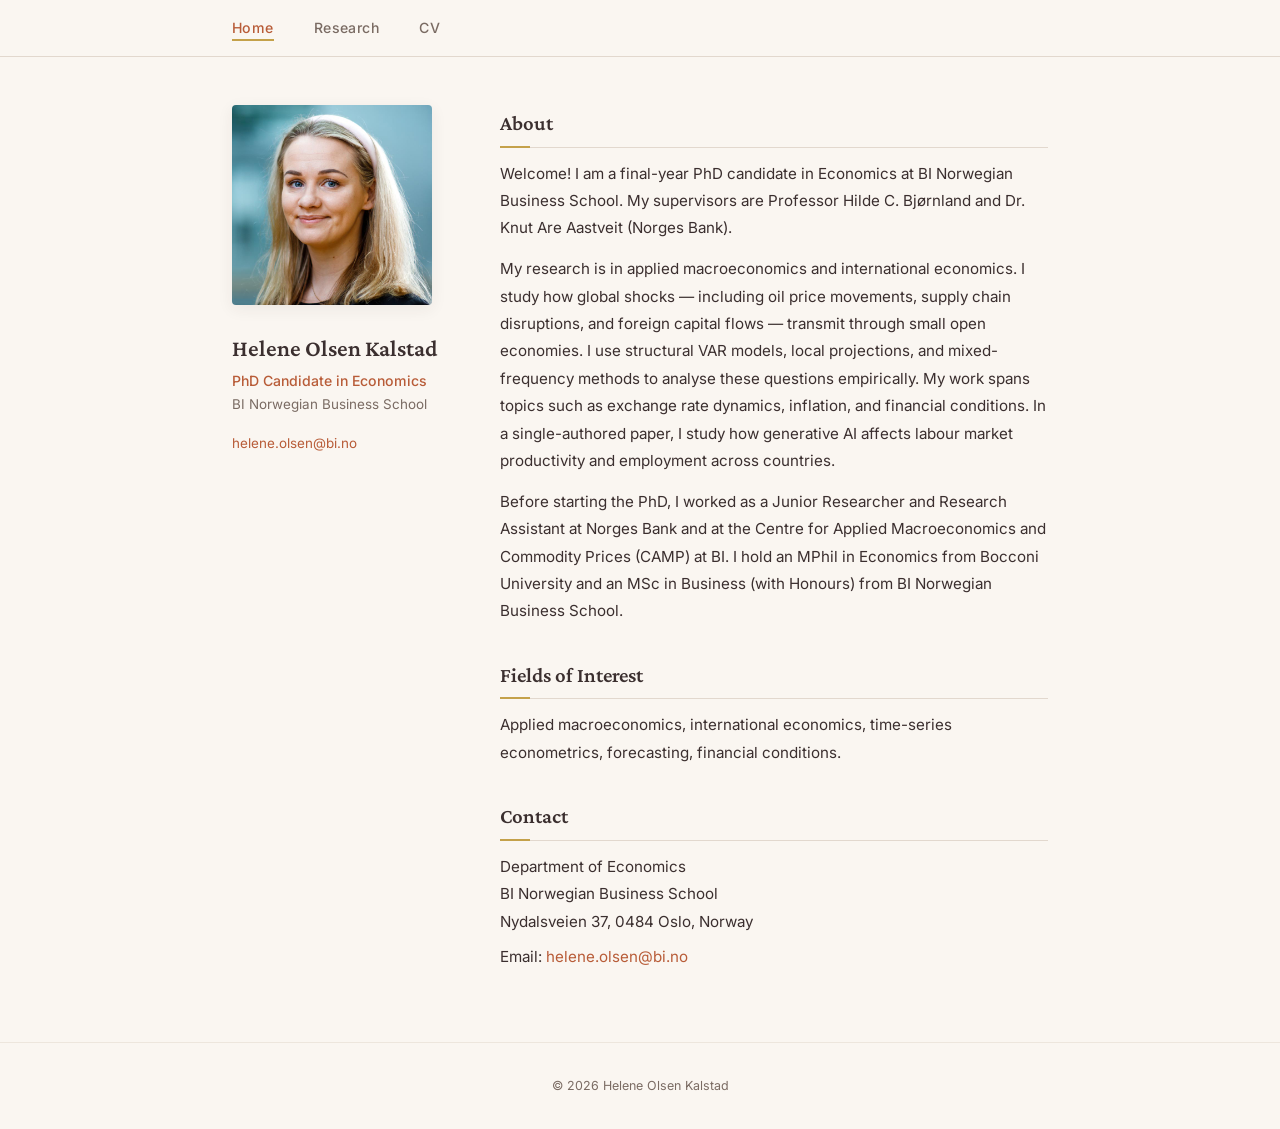
==== index.html @ 9ee035c6 "Initial commit: personal academic website" ====
<!DOCTYPE html>
<html lang="en">
<head>
    <meta charset="UTF-8">
    <meta name="viewport" content="width=device-width, initial-scale=1.0">
    <title>Helene Olsen Kalstad</title>
    <link rel="stylesheet" href="style.css">
    <link rel="preconnect" href="https://fonts.googleapis.com">
    <link rel="preconnect" href="https://fonts.gstatic.com" crossorigin>
    <link href="https://fonts.googleapis.com/css2?family=Crimson+Pro:ital,wght@0,400;0,500;0,600;1,400&family=Inter:wght@300;400;500;600&display=swap" rel="stylesheet">
</head>
<body>

<nav class="navbar">
    <div class="nav-container">
        <ul class="nav-links">
            <li><a href="index.html" class="active">Home</a></li>
            <li><a href="research.html">Research</a></li>
            <li><a href="cv.html">CV</a></li>
        </ul>
    </div>
</nav>

<main class="page-content">
    <div class="container">
        <div class="home-layout">
            <div class="home-sidebar">
                <img src="photo.jpg" alt="Helene Olsen Kalstad">
                <div class="sidebar-info">
                    <h1>Helene Olsen Kalstad</h1>
                    <p class="title">PhD Candidate in Economics</p>
                    <p class="institution">BI Norwegian Business School</p>
                    <div class="sidebar-contact">
                        <p><a href="mailto:helene.olsen@bi.no">helene.olsen@bi.no</a></p>
                    </div>
                </div>
            </div>

            <div class="home-main">
                <h2>About</h2>

                <p>
                    Welcome! I am a final-year PhD candidate in Economics at
                    BI Norwegian Business School. My supervisors are Professor Hilde C. Bjørnland
                    and Dr. Knut Are Aastveit (Norges Bank).
                </p>

                <p>
                    My research is in applied macroeconomics and international economics.
                    I study how global shocks &mdash; including oil price movements, supply chain disruptions,
                    and foreign capital flows &mdash; transmit through small open economies. I use structural
                    VAR models, local projections, and mixed-frequency methods to analyse these questions
                    empirically. My work spans topics such as exchange rate dynamics, inflation,
                    and financial conditions. In a single-authored paper, I study how generative AI
                    affects labour market productivity and employment across countries.
                </p>

                <p>
                    Before starting the PhD, I worked as a Junior Researcher and Research Assistant
                    at Norges Bank and at the Centre for Applied Macroeconomics and Commodity Prices
                    (CAMP) at BI. I hold an MPhil in Economics from Bocconi University and an
                    MSc in Business (with Honours) from BI Norwegian Business School.
                </p>

                <h2>Fields of Interest</h2>
                <p>
                    Applied macroeconomics, international economics, time-series econometrics,
                    forecasting, financial conditions.
                </p>

                <h2>Contact</h2>
                <div class="contact-block">
                    <p>
                        Department of Economics<br>
                        BI Norwegian Business School<br>
                        Nydalsveien 37, 0484 Oslo, Norway
                    </p>
                    <p>Email: <a href="mailto:helene.olsen@bi.no">helene.olsen@bi.no</a></p>
                </div>
            </div>
        </div>
    </div>
</main>

<footer class="footer">
    <div class="container">
        <p>&copy; 2026 Helene Olsen Kalstad</p>
    </div>
</footer>

</body>
</html>
---- style.css ----
/* ===== Reset & Variables ===== */
*, *::before, *::after {
    margin: 0;
    padding: 0;
    box-sizing: border-box;
}

:root {
    --color-bg: #faf6f1;
    --color-bg-warm: #f3ece3;
    --color-surface: #ffffff;
    --color-text: #3b2f2f;
    --color-text-secondary: #7a6b63;
    --color-accent: #b85c38;
    --color-accent-hover: #a04e2e;
    --color-accent-soft: rgba(184, 92, 56, 0.08);
    --color-gold: #c4a14a;
    --color-gold-light: rgba(196, 161, 74, 0.2);
    --color-border: #e2d8ce;
    --color-border-light: #ede6dd;
    --font-sans: 'Inter', -apple-system, BlinkMacSystemFont, sans-serif;
    --font-serif: 'Crimson Pro', Georgia, serif;
    --max-width: 880px;
    --shadow-sm: 0 1px 3px rgba(59, 47, 47, 0.06);
    --shadow-md: 0 4px 16px rgba(59, 47, 47, 0.07);
    --transition: 0.25s ease;
}

html {
    font-size: 16px;
}

body {
    font-family: var(--font-sans);
    color: var(--color-text);
    background: var(--color-bg);
    line-height: 1.7;
    font-weight: 400;
    -webkit-font-smoothing: antialiased;
    min-height: 100vh;
    display: flex;
    flex-direction: column;
}

::selection {
    background: var(--color-accent);
    color: #fff;
}

a {
    color: var(--color-accent);
    text-decoration: none;
    transition: color var(--transition);
}

a:hover {
    color: var(--color-accent-hover);
    text-decoration: underline;
}

/* ===== Navigation ===== */
.navbar {
    background: var(--color-bg);
    border-bottom: 1px solid var(--color-border);
}

.nav-container {
    max-width: var(--max-width);
    margin: 0 auto;
    padding: 0 2rem;
    display: flex;
    align-items: center;
    height: 56px;
}

.nav-links {
    list-style: none;
    display: flex;
    gap: 2.5rem;
}

.nav-links a {
    color: var(--color-text-secondary);
    font-size: 0.88rem;
    font-weight: 500;
    text-decoration: none;
    letter-spacing: 0.03em;
    padding-bottom: 3px;
    transition: color var(--transition), border-color var(--transition);
    border-bottom: 2px solid transparent;
}

.nav-links a:hover {
    color: var(--color-accent);
    text-decoration: none;
    border-bottom-color: var(--color-gold-light);
}

.nav-links a.active {
    color: var(--color-accent);
    border-bottom-color: var(--color-gold);
}

/* ===== Page Content ===== */
.page-content {
    flex: 1;
}

.container {
    max-width: var(--max-width);
    margin: 0 auto;
    padding: 0 2rem;
}

.content-narrow {
    max-width: 720px;
    padding-top: 2.5rem;
    padding-bottom: 4rem;
}

/* ===== Headings ===== */
h2 {
    font-family: var(--font-serif);
    font-size: 1.4rem;
    font-weight: 600;
    color: var(--color-text);
    margin-top: 2.5rem;
    margin-bottom: 1rem;
    padding-bottom: 0.5rem;
    border-bottom: 1px solid var(--color-border);
    position: relative;
}

h2::after {
    content: '';
    position: absolute;
    bottom: -1px;
    left: 0;
    width: 40px;
    height: 2px;
    background: var(--color-gold);
}

.content-narrow h2:first-child {
    margin-top: 0;
}

/* ===== Home Layout ===== */
.home-layout {
    display: grid;
    grid-template-columns: 220px 1fr;
    gap: 3rem;
    padding-top: 3rem;
    padding-bottom: 4rem;
}

.photo-placeholder {
    width: 200px;
    height: 260px;
    background: linear-gradient(145deg, var(--color-bg-warm), var(--color-border-light));
    border: 1px solid var(--color-border);
    border-radius: 4px;
    display: flex;
    align-items: center;
    justify-content: center;
    color: var(--color-text-secondary);
    font-size: 0.85rem;
    font-weight: 500;
    box-shadow: var(--shadow-sm);
}

.home-sidebar img {
    width: 200px;
    height: auto;
    border-radius: 4px;
    box-shadow: var(--shadow-md);
}

.sidebar-info {
    margin-top: 1.25rem;
}

.sidebar-info h1 {
    font-family: var(--font-serif);
    font-size: 1.45rem;
    font-weight: 600;
    line-height: 1.3;
    color: var(--color-text);
}

.sidebar-info .title {
    font-size: 0.88rem;
    color: var(--color-accent);
    margin-top: 0.35rem;
    font-weight: 500;
}

.sidebar-info .institution {
    font-size: 0.84rem;
    color: var(--color-text-secondary);
}

.sidebar-contact {
    margin-top: 1rem;
    font-size: 0.84rem;
}

/* Home main */
.home-main h2 {
    font-family: var(--font-serif);
    font-size: 1.3rem;
    font-weight: 600;
    color: var(--color-text);
    margin-top: 2rem;
    margin-bottom: 0.75rem;
    padding-bottom: 0.4rem;
    border-bottom: 1px solid var(--color-border);
    position: relative;
}

.home-main h2::after {
    content: '';
    position: absolute;
    bottom: -1px;
    left: 0;
    width: 30px;
    height: 2px;
    background: var(--color-gold);
}

.home-main h2:first-child {
    margin-top: 0;
}

.home-main p {
    font-size: 0.95rem;
    color: var(--color-text);
    margin-bottom: 0.85rem;
    line-height: 1.8;
}

.contact-block {
    font-size: 0.92rem;
    line-height: 1.7;
}

.contact-block p {
    margin-bottom: 0.5rem;
}

/* ===== Papers ===== */
.paper {
    margin-bottom: 0.75rem;
    padding: 1.1rem 1.25rem;
    background: var(--color-surface);
    border-radius: 6px;
    border: 1px solid var(--color-border-light);
    box-shadow: var(--shadow-sm);
    transition: box-shadow var(--transition), transform var(--transition);
}

.paper:hover {
    box-shadow: var(--shadow-md);
    transform: translateY(-1px);
}

.paper-title {
    font-size: 0.95rem;
    font-weight: 600;
    color: var(--color-text);
    line-height: 1.5;
}

.paper-authors {
    font-size: 0.86rem;
    color: var(--color-text-secondary);
    margin-top: 0.2rem;
}

.paper-venue {
    font-size: 0.86rem;
    color: var(--color-text-secondary);
    margin-top: 0.1rem;
}

.paper-description {
    font-size: 0.86rem;
    color: var(--color-text-secondary);
    margin-top: 0.35rem;
    line-height: 1.65;
}

.paper-links {
    margin-top: 0.4rem;
    font-size: 0.84rem;
}

.paper-links a {
    font-weight: 500;
}

.link-sep {
    color: var(--color-border);
    margin: 0 0.3rem;
}

.paper-abstract {
    margin-top: 0.5rem;
}

.paper-abstract summary {
    font-size: 0.84rem;
    color: var(--color-accent);
    cursor: pointer;
    font-weight: 500;
    list-style: none;
}

.paper-abstract summary::-webkit-details-marker { display: none; }

.paper-abstract summary::before {
    content: '[+] ';
    font-weight: 400;
}

details[open] > summary::before {
    content: '[\2212] ';
}

.paper-abstract summary:hover {
    text-decoration: underline;
}

.paper-abstract p {
    margin-top: 0.5rem;
    font-size: 0.86rem;
    color: var(--color-text-secondary);
    line-height: 1.7;
    padding: 0.75rem 1rem;
    background: var(--color-bg);
    border-left: 3px solid var(--color-gold);
    border-radius: 0 4px 4px 0;
}

/* ===== CV ===== */
.cv-download {
    margin-bottom: 1.5rem;
}

.btn {
    display: inline-block;
    padding: 0.55rem 1.4rem;
    background: var(--color-accent);
    color: #fff;
    font-size: 0.85rem;
    font-weight: 500;
    text-decoration: none;
    border-radius: 4px;
    transition: background var(--transition), transform var(--transition), box-shadow var(--transition);
}

.btn:hover {
    background: var(--color-accent-hover);
    text-decoration: none;
    color: #fff;
    transform: translateY(-1px);
    box-shadow: 0 4px 12px rgba(184, 92, 56, 0.2);
}

.cv-item {
    display: grid;
    grid-template-columns: 140px 1fr;
    gap: 1.5rem;
    padding: 0.7rem 0;
    align-items: start;
    font-size: 0.92rem;
    border-bottom: 1px solid var(--color-border-light);
}

.cv-item:last-child {
    border-bottom: none;
}

.cv-year {
    font-size: 0.84rem;
    color: var(--color-text-secondary);
    padding-top: 0.05rem;
}

.cv-detail {
    display: flex;
    flex-direction: column;
    gap: 0.1rem;
    line-height: 1.6;
}

.cv-detail strong {
    font-weight: 600;
    font-size: 0.92rem;
}

.cv-institution {
    font-size: 0.88rem;
    color: var(--color-text-secondary);
}

.cv-note {
    font-size: 0.82rem;
    color: var(--color-text-secondary);
}

.cv-teaching-note {
    font-size: 0.9rem;
    color: var(--color-text-secondary);
    margin-bottom: 0.5rem;
    font-style: italic;
}

/* ===== Footer ===== */
.footer {
    margin-top: auto;
    padding: 2rem 0;
    text-align: center;
    font-size: 0.78rem;
    color: var(--color-text-secondary);
    border-top: 1px solid var(--color-border-light);
}

/* ===== Responsive ===== */
@media (max-width: 700px) {
    .home-layout {
        grid-template-columns: 1fr;
        text-align: center;
    }

    .home-sidebar {
        display: flex;
        flex-direction: column;
        align-items: center;
    }

    .photo-placeholder {
        width: 160px;
        height: 210px;
    }

    .home-main h2,
    .home-main p,
    .contact-block {
        text-align: left;
    }

    .cv-item {
        grid-template-columns: 1fr;
        gap: 0.15rem;
    }

    .container {
        padding: 0 1.25rem;
    }

    .nav-links {
        gap: 1.5rem;
    }
}
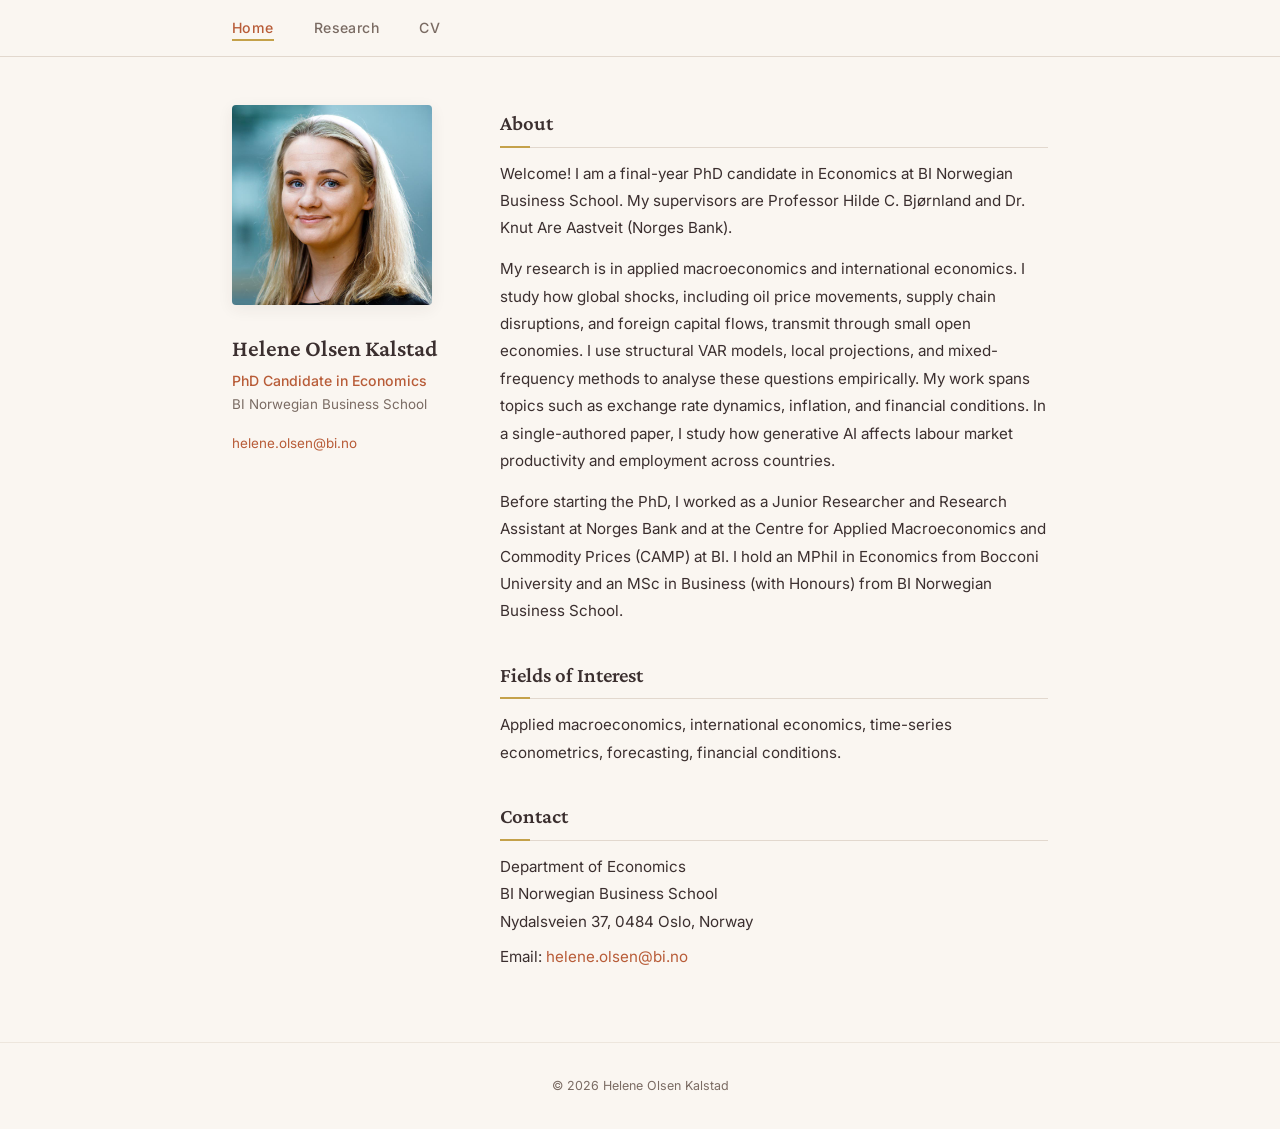
==== commit cb20aca9: "Replace em dashes with commas in bio" ====
--- a/index.html
+++ b/index.html
@@ -47,8 +47,8 @@
 
                 <p>
                     My research is in applied macroeconomics and international economics.
-                    I study how global shocks &mdash; including oil price movements, supply chain disruptions,
-                    and foreign capital flows &mdash; transmit through small open economies. I use structural
+                    I study how global shocks, including oil price movements, supply chain disruptions,
+                    and foreign capital flows, transmit through small open economies. I use structural
                     VAR models, local projections, and mixed-frequency methods to analyse these questions
                     empirically. My work spans topics such as exchange rate dynamics, inflation,
                     and financial conditions. In a single-authored paper, I study how generative AI
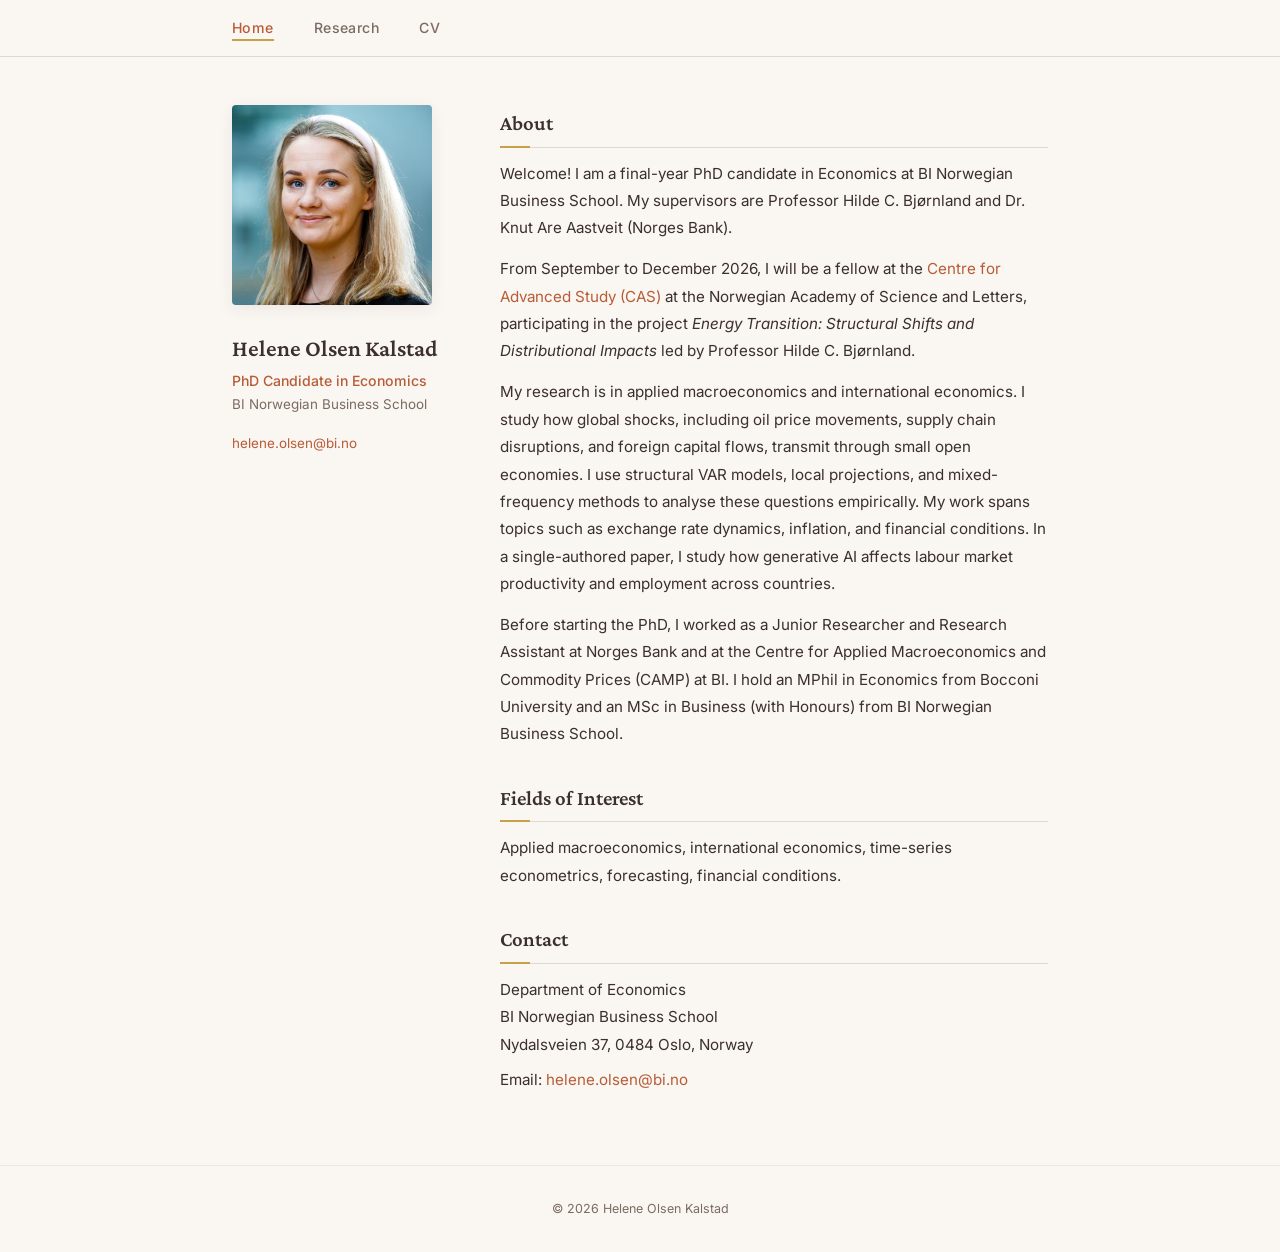
==== commit 8d75cfff: "Mention CAS fellowship on homepage About section" ====
--- a/index.html
+++ b/index.html
@@ -46,6 +46,14 @@
                 </p>
 
                 <p>
+                    From September to December 2026, I will be a fellow at the
+                    <a href="https://cas-nor.no/">Centre for Advanced Study (CAS)</a> at the
+                    Norwegian Academy of Science and Letters, participating in the project
+                    <em>Energy Transition: Structural Shifts and Distributional Impacts</em>
+                    led by Professor Hilde C. Bjørnland.
+                </p>
+
+                <p>
                     My research is in applied macroeconomics and international economics.
                     I study how global shocks, including oil price movements, supply chain disruptions,
                     and foreign capital flows, transmit through small open economies. I use structural
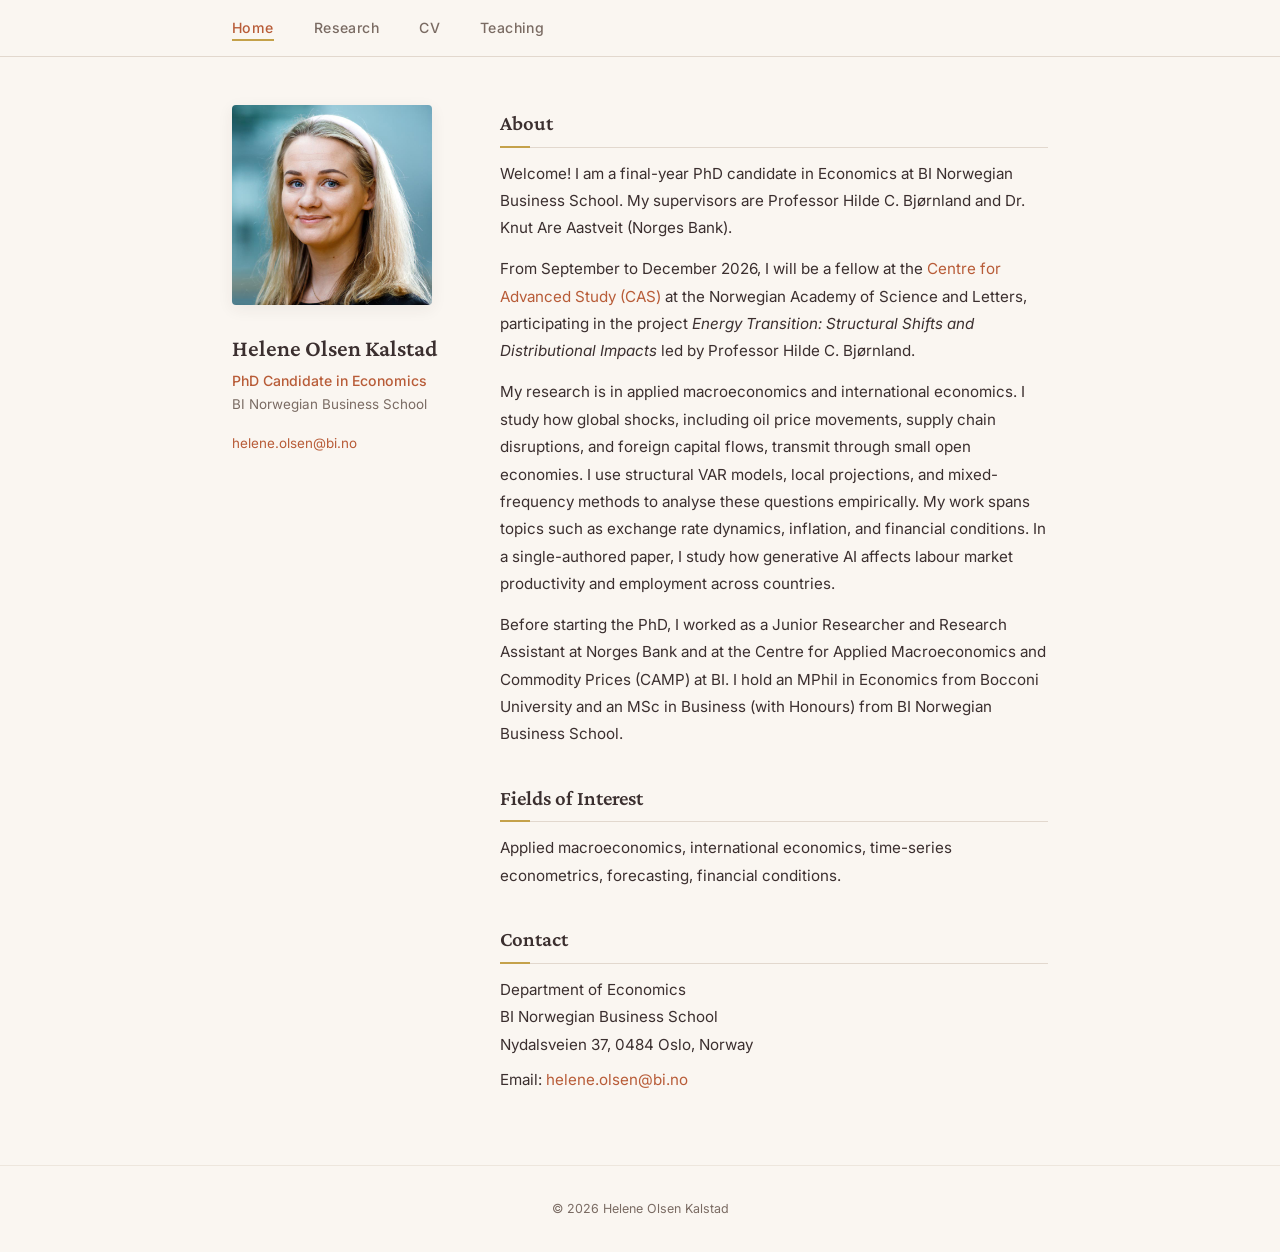
==== commit b31d7420: "Add Teaching page with EABCN Training School materials" ====
--- a/index.html
+++ b/index.html
@@ -17,6 +17,7 @@
             <li><a href="index.html" class="active">Home</a></li>
             <li><a href="research.html">Research</a></li>
             <li><a href="cv.html">CV</a></li>
+            <li><a href="teaching.html">Teaching</a></li>
         </ul>
     </div>
 </nav>
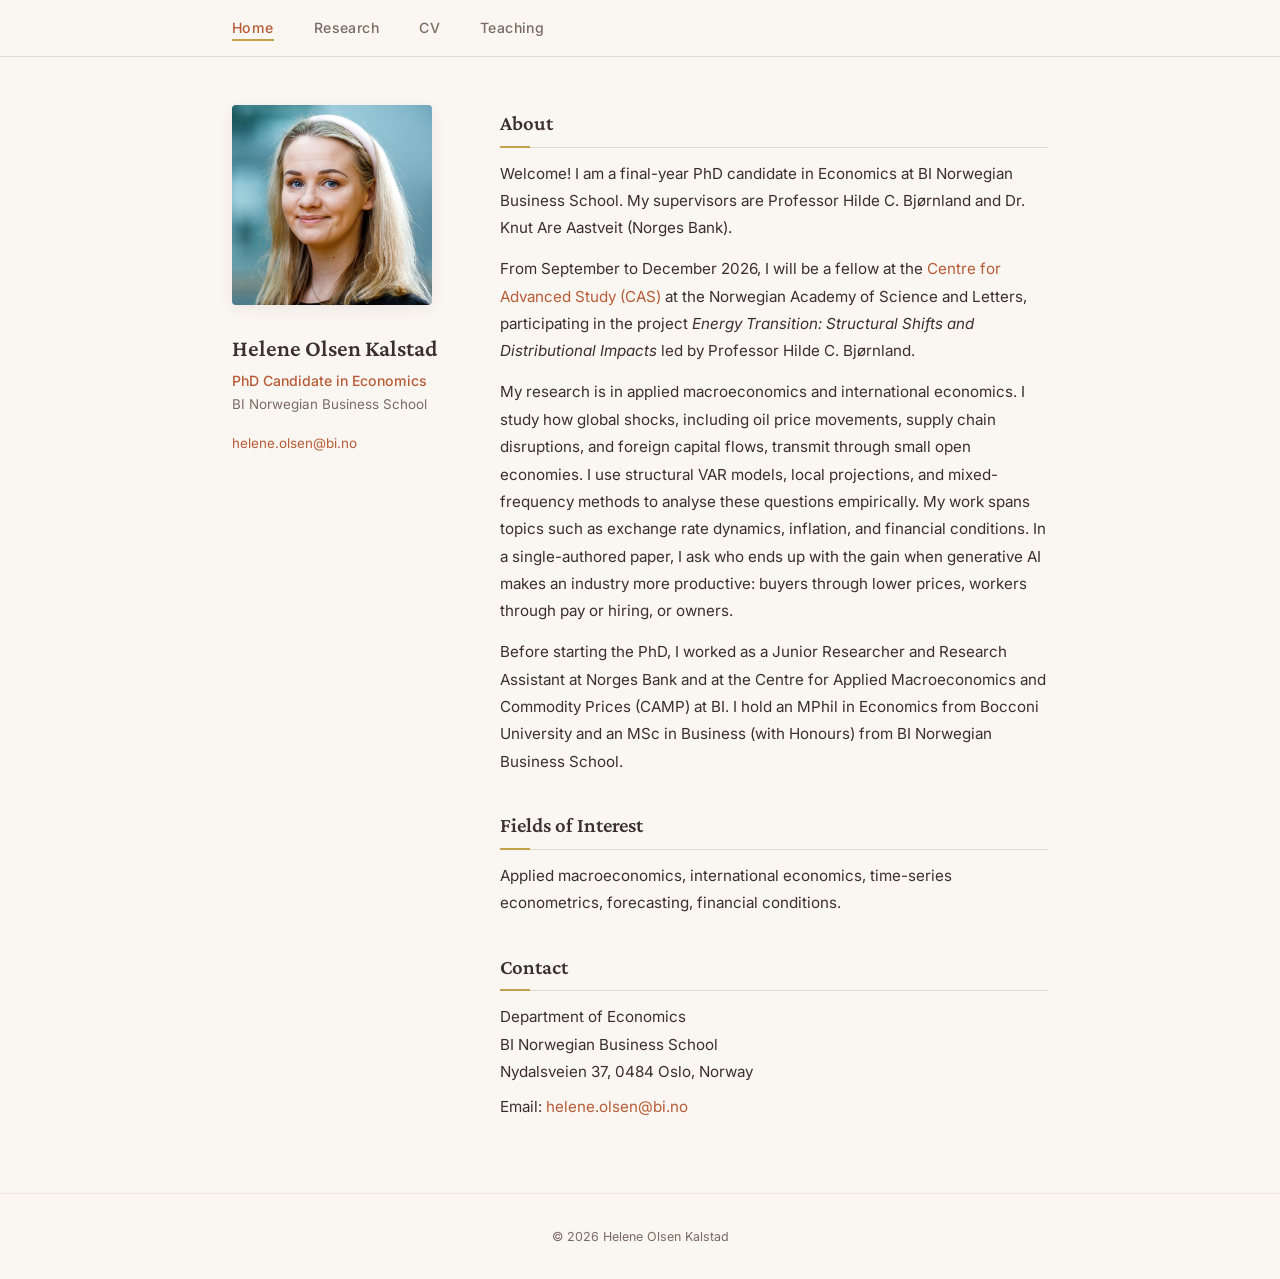
==== commit 3127a8ea: "Update AI and exchange rate papers with new titles and descriptions Both papers are preliminary, so " ====
--- a/index.html
+++ b/index.html
@@ -60,8 +60,9 @@
                     and foreign capital flows, transmit through small open economies. I use structural
                     VAR models, local projections, and mixed-frequency methods to analyse these questions
                     empirically. My work spans topics such as exchange rate dynamics, inflation,
-                    and financial conditions. In a single-authored paper, I study how generative AI
-                    affects labour market productivity and employment across countries.
+                    and financial conditions. In a single-authored paper, I ask who ends up with the
+                    gain when generative AI makes an industry more productive: buyers through lower
+                    prices, workers through pay or hiring, or owners.
                 </p>
 
                 <p>
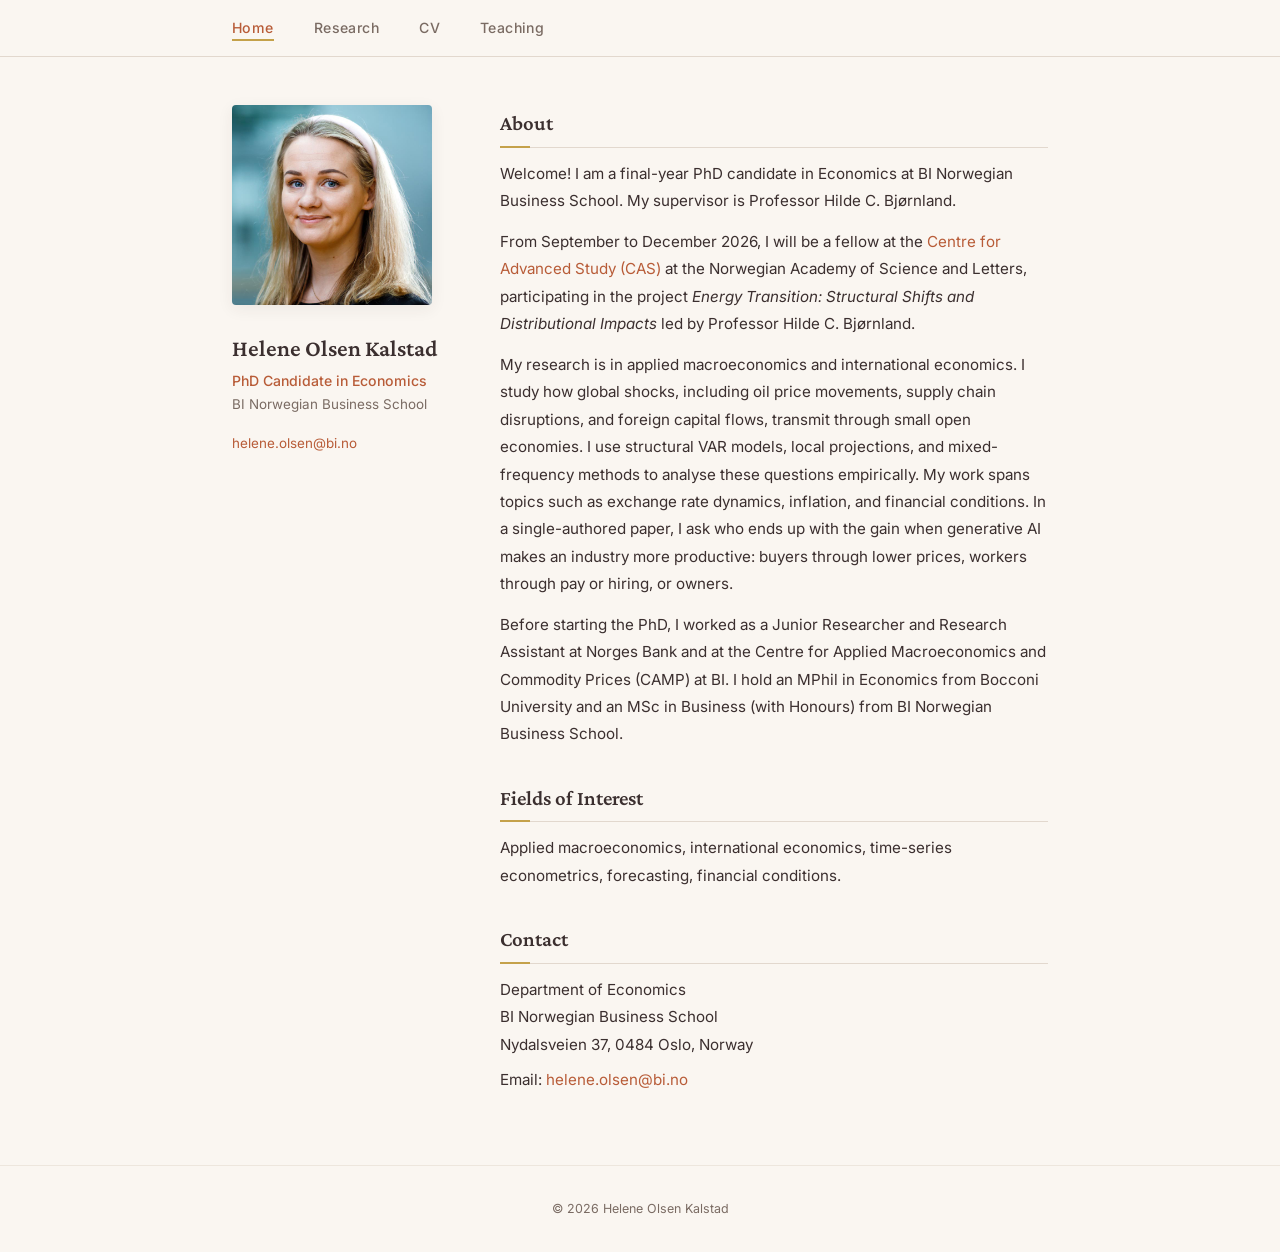
==== commit 0f6f295d: "List Hilde C. Bjornland as sole supervisor Removes the co-supervisor line for Knut Are Aastveit from" ====
--- a/index.html
+++ b/index.html
@@ -42,8 +42,7 @@
 
                 <p>
                     Welcome! I am a final-year PhD candidate in Economics at
-                    BI Norwegian Business School. My supervisors are Professor Hilde C. Bjørnland
-                    and Dr. Knut Are Aastveit (Norges Bank).
+                    BI Norwegian Business School. My supervisor is Professor Hilde C. Bjørnland.
                 </p>
 
                 <p>
